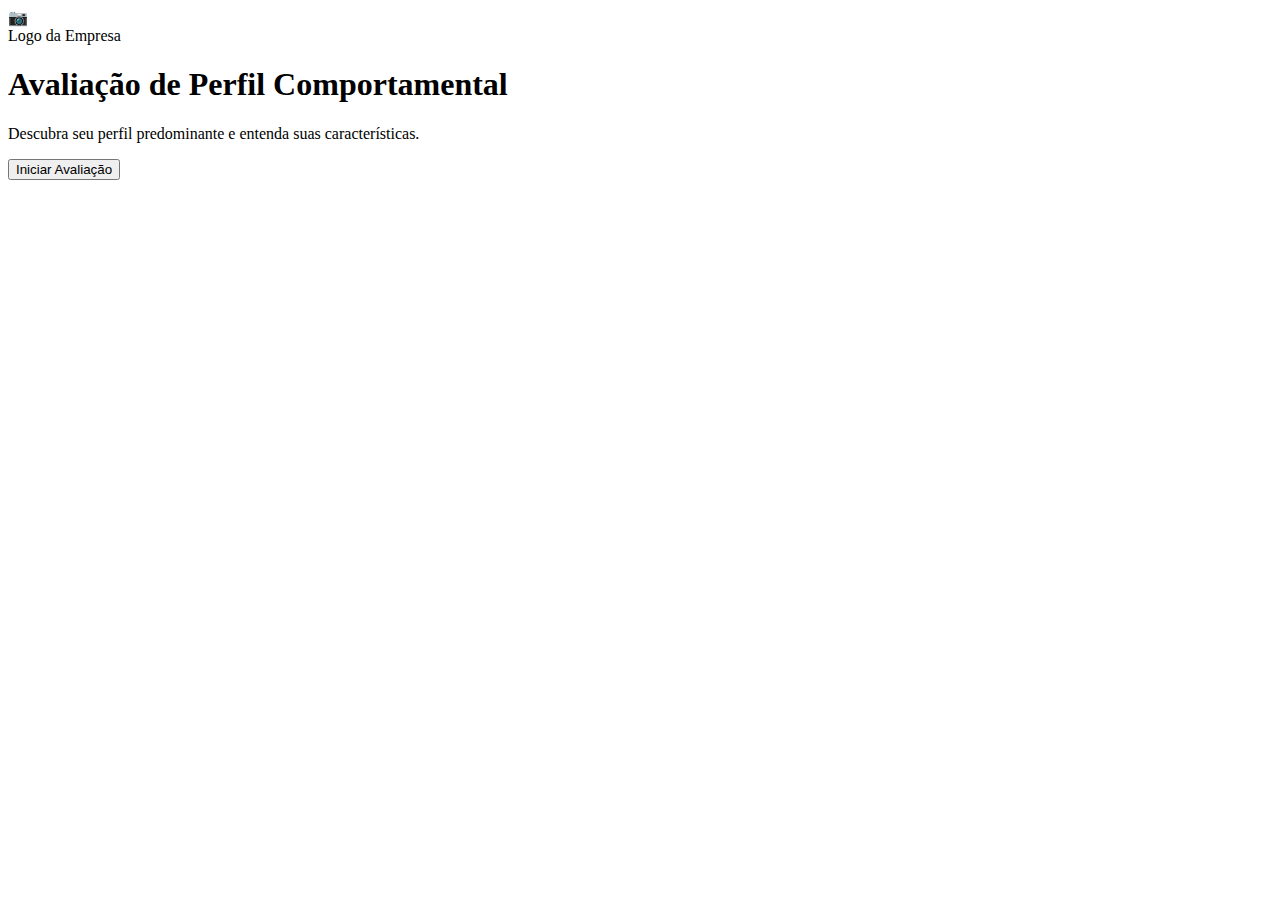
==== teste-perfil/index.html @ 29e6cc03 "Update index.html" ====
<!DOCTYPE html>
<html lang="pt-BR">
<head>
    <meta charset="UTF-8">
    <meta name="viewport" content="width=device-width, initial-scale=1.0">
    <title>Avaliação de Perfil Comportamental</title>
    <link rel="stylesheet" href="styles.css">
</head>
<body>
    <div class="container">
        <div class="logo-container">
            <div class="logo-placeholder">
                <div class="logo-icon">📷</div>
                <span>Logo da Empresa</span>
            </div>
        </div>
        <div class="presentation" id="presentation">
            <h1>Avaliação de Perfil Comportamental</h1>
            <p>Descubra seu perfil predominante e entenda suas características.</p>
            <button class="start-button" onclick="startAssessment()">Iniciar Avaliação</button>
        </div>
        <div class="assessment-form" id="assessment-form" style="display:none;">
            <h2>Avaliação por Ned Herman</h2>
            <form id="profile-form">
                <!-- Inserir aqui suas perguntas já estruturadas -->
                <div id="questions-container"></div>
                <div class="pagination-controls">
                    <button type="button" id="prev-button" onclick="prevPage()" disabled>Anterior</button>
                    <div class="pagination-info">Página <span id="current-page">1</span> de 5</div>
                    <button type="button" id="next-button" onclick="nextPage()">Continuar</button>
                </div>
            </form>
        </div>
        <div class="results" id="results" style="display:none;">
            <h2>Seu Perfil Comportamental</h2>
            <div class="dominant-profile" id="dominant-profile"></div>
            <button onclick="restartAssessment()">Refazer Avaliação</button>
            <button onclick="window.location.reload()">Voltar ao Início</button>
        </div>
    </div>
    <script src="script.js"></script>
</body>
</html>
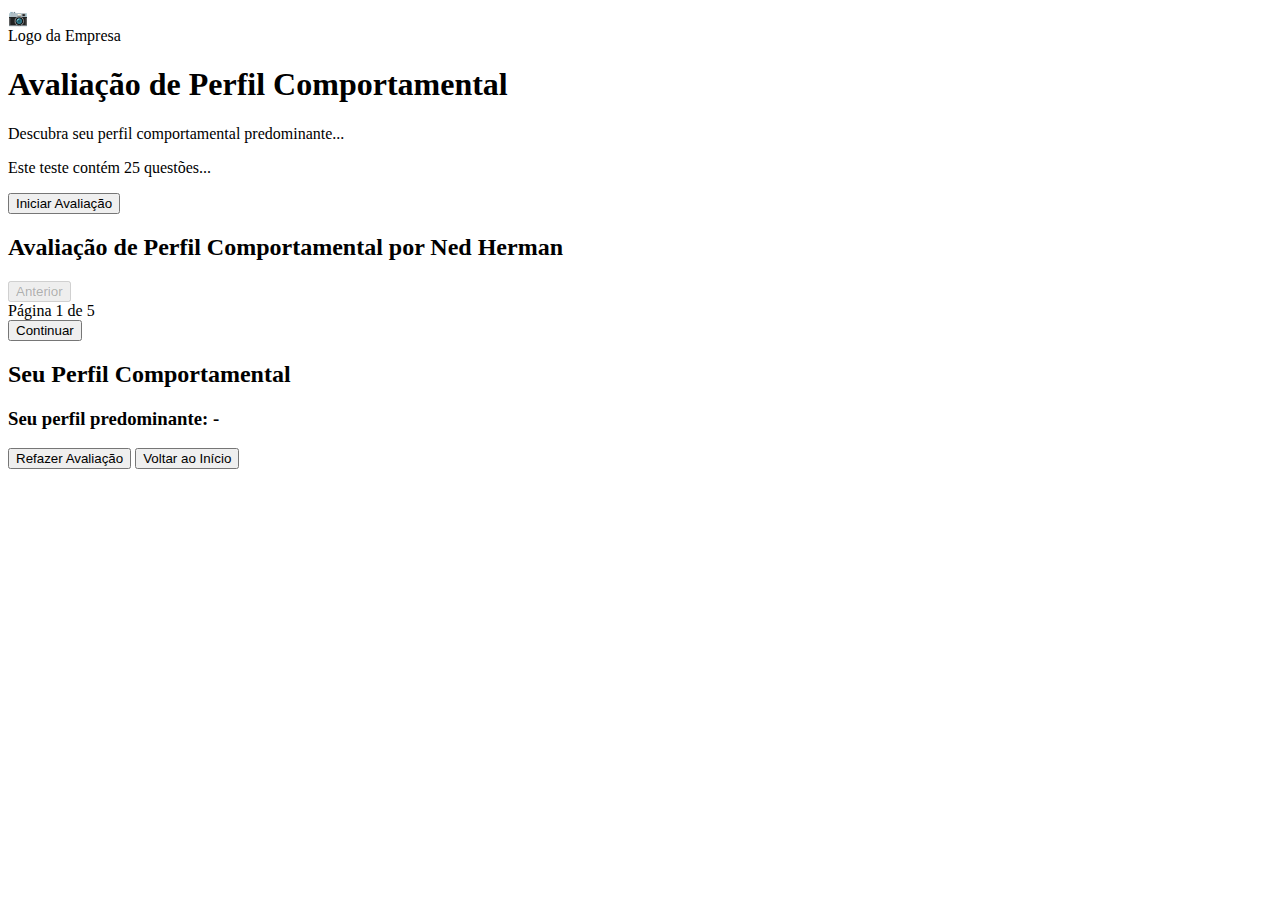
==== commit 1edbf494: "Update index.html" ====
--- a/teste-perfil/index.html
+++ b/teste-perfil/index.html
@@ -4,40 +4,142 @@
     <meta charset="UTF-8">
     <meta name="viewport" content="width=device-width, initial-scale=1.0">
     <title>Avaliação de Perfil Comportamental</title>
-    <link rel="stylesheet" href="styles.css">
+    <!-- CSS Externo recomendado -->
+    <!-- <link rel="stylesheet" href="styles.css"> -->
+    <style>
+        /* Estilos existentes permanecem inalterados */
+        /* Inclua todos os estilos originais aqui */
+    </style>
 </head>
 <body>
     <div class="container">
         <div class="logo-container">
             <div class="logo-placeholder">
-                <div class="logo-icon">📷</div>
+                <div class="logo-icon">&#128247;</div>
                 <span>Logo da Empresa</span>
             </div>
         </div>
+
+        <!-- Página de apresentação -->
         <div class="presentation" id="presentation">
             <h1>Avaliação de Perfil Comportamental</h1>
-            <p>Descubra seu perfil predominante e entenda suas características.</p>
+            <p>Descubra seu perfil comportamental predominante...</p>
+
+            <!-- Perfis (águia, gato, lobo, tubarão) -->
+            <div class="profiles-container">
+                <!-- Cards permanecem inalterados -->
+            </div>
+
+            <p>Este teste contém 25 questões...</p>
+
             <button class="start-button" onclick="startAssessment()">Iniciar Avaliação</button>
         </div>
-        <div class="assessment-form" id="assessment-form" style="display:none;">
-            <h2>Avaliação por Ned Herman</h2>
+
+        <!-- Formulário permanece o mesmo -->
+        <div class="assessment-form" id="assessment-form">
+            <h2>Avaliação de Perfil Comportamental por Ned Herman</h2>
             <form id="profile-form">
-                <!-- Inserir aqui suas perguntas já estruturadas -->
-                <div id="questions-container"></div>
+                <!-- Páginas das perguntas permanecem inalteradas -->
+                <!-- Lembre-se de manter a estrutura original aqui -->
+                
                 <div class="pagination-controls">
-                    <button type="button" id="prev-button" onclick="prevPage()" disabled>Anterior</button>
+                    <button type="button" class="pagination-button" id="prev-button" onclick="prevPage()" disabled>Anterior</button>
                     <div class="pagination-info">Página <span id="current-page">1</span> de 5</div>
-                    <button type="button" id="next-button" onclick="nextPage()">Continuar</button>
+                    <button type="button" class="pagination-button" id="next-button" onclick="nextPage()">Continuar</button>
                 </div>
             </form>
         </div>
-        <div class="results" id="results" style="display:none;">
+
+        <!-- Resultados permanecem os mesmos -->
+        <div class="results" id="results">
             <h2>Seu Perfil Comportamental</h2>
-            <div class="dominant-profile" id="dominant-profile"></div>
-            <button onclick="restartAssessment()">Refazer Avaliação</button>
-            <button onclick="window.location.reload()">Voltar ao Início</button>
+
+            <div class="chart-container">
+                <!-- Barras de resultado permanecem inalteradas -->
+            </div>
+
+            <div class="dominant-profile" id="dominant-profile">
+                <h3>Seu perfil predominante: <span id="dominant-name">-</span></h3>
+                <p id="dominant-description"></p>
+            </div>
+
+            <button class="restart-button" onclick="restartAssessment()">Refazer Avaliação</button>
+            <button class="restart-button" onclick="window.location.reload()">Voltar ao Início</button>
         </div>
     </div>
-    <script src="script.js"></script>
-</body>
-</html>
+
+    <script>
+        // Página atual
+        let currentPage = 1;
+        const totalPages = 5;
+
+        function startAssessment() {
+            document.getElementById('presentation').style.display = 'none';
+            document.getElementById('assessment-form').style.display = 'block';
+            window.scrollTo(0, 0);
+        }
+
+        function nextPage() {
+            const currentPageElement = document.getElementById(`page-${currentPage}`);
+            const questions = currentPageElement.querySelectorAll('.question');
+            let allAnswered = true;
+
+            questions.forEach((question, index) => {
+                const questionNumber = (currentPage - 1) * 5 + index + 1;
+                const answered = document.querySelector(`input[name="q${questionNumber}"]:checked`);
+
+                if (!answered) {
+                    allAnswered = false;
+                    question.style.border = '2px solid #e53e3e';
+                    question.style.padding = '10px';
+                    question.style.borderRadius = '8px';
+                } else {
+                    question.style.border = 'none';
+                    question.style.padding = '0';
+                }
+            });
+
+            if (!allAnswered) {
+                alert('Por favor, responda todas as questões antes de continuar.');
+                return;
+            }
+
+            if (currentPage === totalPages) {
+                calculateResults();
+                return;
+            }
+
+            document.getElementById(`page-${currentPage}`).classList.remove('active');
+            currentPage++;
+            document.getElementById(`page-${currentPage}`).classList.add('active');
+            document.getElementById('current-page').textContent = currentPage;
+            document.getElementById('prev-button').disabled = false;
+
+            if (currentPage === totalPages) {
+                document.getElementById('next-button').textContent = 'Ver Resultados';
+            }
+            window.scrollTo(0, 0);
+        }
+
+        function prevPage() {
+            document.getElementById(`page-${currentPage}`).classList.remove('active');
+            currentPage--;
+            document.getElementById(`page-${currentPage}`).classList.add('active');
+            document.getElementById('current-page').textContent = currentPage;
+            document.getElementById('prev-button').disabled = (currentPage === 1);
+            document.getElementById('next-button').textContent = 'Continuar';
+            window.scrollTo(0, 0);
+        }
+
+        function calculateResults() {
+            let counts = { I:0, C:0, O:0, A:0 };
+
+            for (let i = 1; i <= 25; i++) {
+                const selected = document.querySelector(`input[name="q${i}"]:checked`);
+                if (selected) counts[selected.value]++;
+            }
+
+            const total = counts.I + counts.C + counts.O + counts.A;
+
+            if (total === 0) {
+                alert('Erro inesperado, por favor refa
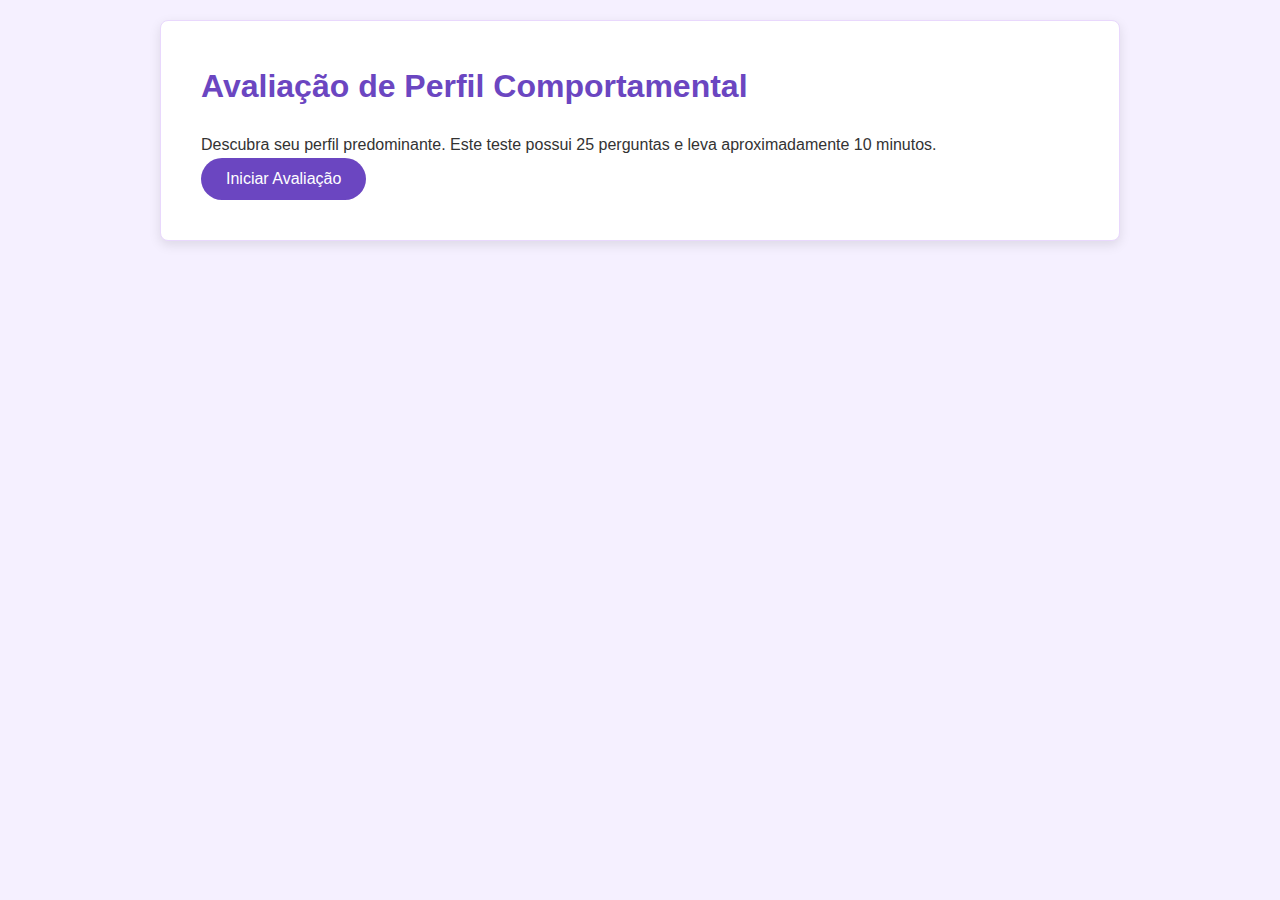
==== commit 347fc532: "Update index.html" ====
--- a/teste-perfil/index.html
+++ b/teste-perfil/index.html
@@ -4,142 +4,172 @@
     <meta charset="UTF-8">
     <meta name="viewport" content="width=device-width, initial-scale=1.0">
     <title>Avaliação de Perfil Comportamental</title>
-    <!-- CSS Externo recomendado -->
-    <!-- <link rel="stylesheet" href="styles.css"> -->
     <style>
-        /* Estilos existentes permanecem inalterados */
-        /* Inclua todos os estilos originais aqui */
+        * {
+            margin: 0;
+            padding: 0;
+            box-sizing: border-box;
+            font-family: 'Segoe UI', Tahoma, Geneva, Verdana, sans-serif;
+        }
+
+        body {
+            background-color: #f5f0ff;
+            color: #333;
+            line-height: 1.6;
+        }
+
+        .container {
+            max-width: 1000px;
+            margin: 0 auto;
+            padding: 20px;
+        }
+
+        .presentation, .assessment-form {
+            background-color: white;
+            border-radius: 8px;
+            box-shadow: 0 4px 12px rgba(0, 0, 0, 0.1);
+            padding: 40px;
+            margin-bottom: 30px;
+            border: 1px solid #e9d8fd;
+        }
+
+        h1, h2, h3 {
+            color: #6b46c1;
+            margin-bottom: 20px;
+        }
+
+        .question {
+            margin-bottom: 30px;
+            border-bottom: 1px solid #e9d8fd;
+            padding-bottom: 20px;
+        }
+
+        .options {
+            display: grid;
+            grid-template-columns: 1fr 1fr;
+            gap: 10px;
+        }
+
+        .option-container {
+            position: relative;
+        }
+
+        .option-container input[type="radio"] {
+            position: absolute;
+            opacity: 0;
+        }
+
+        .option {
+            display: flex;
+            align-items: center;
+            padding: 10px;
+            border: 1px solid #e9d8fd;
+            border-radius: 6px;
+            cursor: pointer;
+        }
+
+        .option-container input[type="radio"]:checked + .option {
+            background-color: #f0e6ff;
+            border-color: #9061f9;
+        }
+
+        .pagination-controls {
+            display: flex;
+            justify-content: space-between;
+            margin-top: 30px;
+        }
+
+        button {
+            background-color: #6b46c1;
+            color: white;
+            border: none;
+            padding: 12px 25px;
+            font-size: 16px;
+            border-radius: 50px;
+            cursor: pointer;
+        }
+
+        button:disabled {
+            background-color: #ccc;
+            cursor: not-allowed;
+        }
     </style>
 </head>
 <body>
     <div class="container">
-        <div class="logo-container">
-            <div class="logo-placeholder">
-                <div class="logo-icon">&#128247;</div>
-                <span>Logo da Empresa</span>
-            </div>
+        <div class="presentation" id="presentation">
+            <h1>Avaliação de Perfil Comportamental</h1>
+            <p>Descubra seu perfil predominante. Este teste possui 25 perguntas e leva aproximadamente 10 minutos.</p>
+            <button onclick="startAssessment()">Iniciar Avaliação</button>
         </div>
 
-        <!-- Página de apresentação -->
-        <div class="presentation" id="presentation">
-            <h1>Avaliação de Perfil Comportamental</h1>
-            <p>Descubra seu perfil comportamental predominante...</p>
-
-            <!-- Perfis (águia, gato, lobo, tubarão) -->
-            <div class="profiles-container">
-                <!-- Cards permanecem inalterados -->
-            </div>
-
-            <p>Este teste contém 25 questões...</p>
-
-            <button class="start-button" onclick="startAssessment()">Iniciar Avaliação</button>
-        </div>
-
-        <!-- Formulário permanece o mesmo -->
-        <div class="assessment-form" id="assessment-form">
-            <h2>Avaliação de Perfil Comportamental por Ned Herman</h2>
-            <form id="profile-form">
-                <!-- Páginas das perguntas permanecem inalteradas -->
-                <!-- Lembre-se de manter a estrutura original aqui -->
+        <div class="assessment-form" id="assessment-form" style="display:none;">
+            <h2>Avaliação por Ned Herman</h2>
+            <form id="form">
+                <!-- Coloque aqui todas as 25 perguntas exatamente como estavam no código original -->
+                <!-- Por razões de espaço, estão omitidas aqui, mas devem ser copiadas integralmente do original -->
                 
                 <div class="pagination-controls">
-                    <button type="button" class="pagination-button" id="prev-button" onclick="prevPage()" disabled>Anterior</button>
-                    <div class="pagination-info">Página <span id="current-page">1</span> de 5</div>
-                    <button type="button" class="pagination-button" id="next-button" onclick="nextPage()">Continuar</button>
+                    <button type="button" onclick="prevPage()" id="prev-btn" disabled>Anterior</button>
+                    <button type="button" onclick="nextPage()" id="next-btn">Continuar</button>
                 </div>
             </form>
-        </div>
-
-        <!-- Resultados permanecem os mesmos -->
-        <div class="results" id="results">
-            <h2>Seu Perfil Comportamental</h2>
-
-            <div class="chart-container">
-                <!-- Barras de resultado permanecem inalteradas -->
-            </div>
-
-            <div class="dominant-profile" id="dominant-profile">
-                <h3>Seu perfil predominante: <span id="dominant-name">-</span></h3>
-                <p id="dominant-description"></p>
-            </div>
-
-            <button class="restart-button" onclick="restartAssessment()">Refazer Avaliação</button>
-            <button class="restart-button" onclick="window.location.reload()">Voltar ao Início</button>
         </div>
     </div>
 
     <script>
-        // Página atual
         let currentPage = 1;
         const totalPages = 5;
 
         function startAssessment() {
             document.getElementById('presentation').style.display = 'none';
             document.getElementById('assessment-form').style.display = 'block';
-            window.scrollTo(0, 0);
         }
 
         function nextPage() {
-            const currentPageElement = document.getElementById(`page-${currentPage}`);
-            const questions = currentPageElement.querySelectorAll('.question');
-            let allAnswered = true;
-
-            questions.forEach((question, index) => {
-                const questionNumber = (currentPage - 1) * 5 + index + 1;
-                const answered = document.querySelector(`input[name="q${questionNumber}"]:checked`);
-
-                if (!answered) {
-                    allAnswered = false;
-                    question.style.border = '2px solid #e53e3e';
-                    question.style.padding = '10px';
-                    question.style.borderRadius = '8px';
-                } else {
-                    question.style.border = 'none';
-                    question.style.padding = '0';
-                }
-            });
-
-            if (!allAnswered) {
-                alert('Por favor, responda todas as questões antes de continuar.');
-                return;
-            }
-
+            if (!validatePage()) return;
             if (currentPage === totalPages) {
                 calculateResults();
                 return;
             }
-
-            document.getElementById(`page-${currentPage}`).classList.remove('active');
+            document.getElementById(`page-${currentPage}`).style.display = 'none';
             currentPage++;
-            document.getElementById(`page-${currentPage}`).classList.add('active');
-            document.getElementById('current-page').textContent = currentPage;
-            document.getElementById('prev-button').disabled = false;
-
-            if (currentPage === totalPages) {
-                document.getElementById('next-button').textContent = 'Ver Resultados';
-            }
-            window.scrollTo(0, 0);
+            document.getElementById(`page-${currentPage}`).style.display = 'block';
+            updateButtons();
         }
 
         function prevPage() {
-            document.getElementById(`page-${currentPage}`).classList.remove('active');
+            document.getElementById(`page-${currentPage}`).style.display = 'none';
             currentPage--;
-            document.getElementById(`page-${currentPage}`).classList.add('active');
-            document.getElementById('current-page').textContent = currentPage;
-            document.getElementById('prev-button').disabled = (currentPage === 1);
-            document.getElementById('next-button').textContent = 'Continuar';
-            window.scrollTo(0, 0);
+            document.getElementById(`page-${currentPage}`).style.display = 'block';
+            updateButtons();
+        }
+
+        function updateButtons() {
+            document.getElementById('prev-btn').disabled = currentPage === 1;
+            document.getElementById('next-btn').textContent = currentPage === totalPages ? 'Ver Resultados' : 'Continuar';
+        }
+
+        function validatePage() {
+            const questions = document.querySelectorAll(`#page-${currentPage} .question`);
+            for (let q of questions) {
+                if (!q.querySelector('input:checked')) {
+                    alert('Responda todas as perguntas antes de continuar.');
+                    return false;
+                }
+            }
+            return true;
         }
 
         function calculateResults() {
-            let counts = { I:0, C:0, O:0, A:0 };
-
+            let counts = { I: 0, C: 0, O: 0, A: 0 };
             for (let i = 1; i <= 25; i++) {
-                const selected = document.querySelector(`input[name="q${i}"]:checked`);
-                if (selected) counts[selected.value]++;
+                const selected = document.querySelector(`input[name="q${i}"]:checked`).value;
+                counts[selected]++;
             }
-
-            const total = counts.I + counts.C + counts.O + counts.A;
-
-            if (total === 0) {
-                alert('Erro inesperado, por favor refa
+            localStorage.setItem('resultadosPerfil', JSON.stringify(counts));
+            window.location.href = 'resultado.html';
+        }
+    </script>
+</body>
+</html>
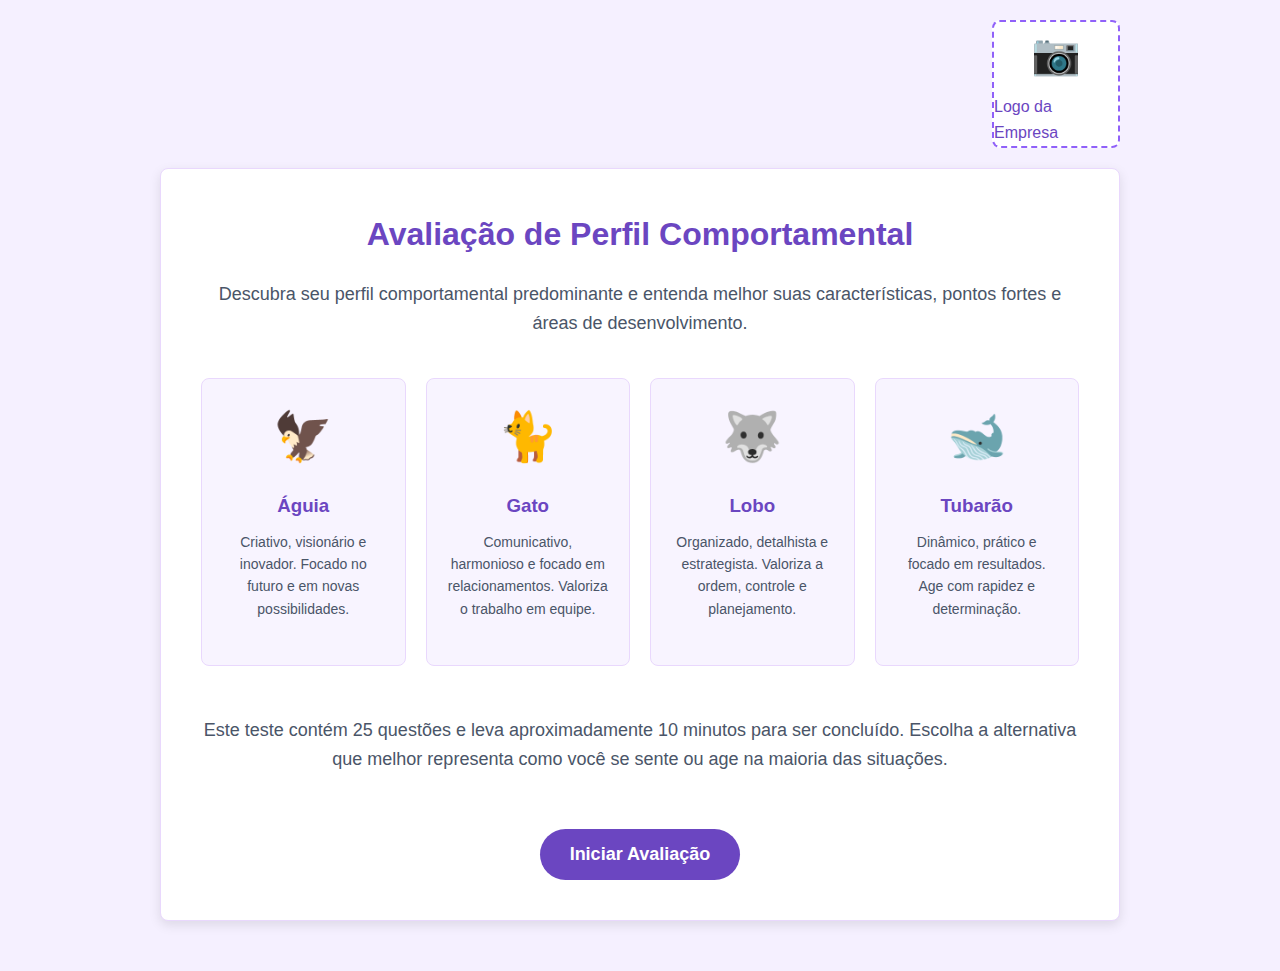
==== commit a5789990: "Update index.html" ====
--- a/teste-perfil/index.html
+++ b/teste-perfil/index.html
@@ -24,7 +24,122 @@
             padding: 20px;
         }
 
-        .presentation, .assessment-form {
+        /* Logo area */
+        .logo-container {
+            display: flex;
+            justify-content: flex-end;
+            margin-bottom: 20px;
+        }
+
+        .logo-placeholder {
+            width: 128px;
+            height: 128px;
+            border: 2px dashed #9061f9;
+            border-radius: 8px;
+            display: flex;
+            flex-direction: column;
+            align-items: center;
+            justify-content: center;
+            background-color: white;
+            color: #6b46c1;
+        }
+
+        .logo-icon {
+            font-size: 40px;
+            margin-bottom: 8px;
+        }
+
+        /* Presentation page */
+        .presentation {
+            background-color: white;
+            border-radius: 8px;
+            box-shadow: 0 4px 12px rgba(0, 0, 0, 0.1);
+            padding: 40px;
+            margin-bottom: 30px;
+            text-align: center;
+            border: 1px solid #e9d8fd;
+        }
+
+        .presentation h1 {
+            color: #6b46c1;
+            font-size: 32px;
+            margin-bottom: 20px;
+        }
+
+        .presentation p {
+            font-size: 18px;
+            margin-bottom: 25px;
+            color: #4a5568;
+        }
+
+        .profiles-container {
+            display: flex;
+            justify-content: center;
+            gap: 20px;
+            margin: 40px 0;
+            flex-wrap: nowrap;
+            overflow-x: auto;
+            padding-bottom: 10px;
+        }
+
+        @media (max-width: 768px) {
+            .profiles-container {
+                flex-wrap: wrap;
+            }
+        }
+
+        .profile-card {
+            background-color: #f8f4ff;
+            border-radius: 8px;
+            padding: 20px;
+            min-width: 200px;
+            flex: 1;
+            text-align: center;
+            border: 1px solid #e9d8fd;
+            transition: transform 0.3s, box-shadow 0.3s;
+        }
+
+        .profile-card:hover {
+            transform: translateY(-5px);
+            box-shadow: 0 10px 20px rgba(107, 70, 193, 0.2);
+        }
+
+        .profile-icon {
+            font-size: 48px;
+            margin-bottom: 15px;
+            color: #6b46c1;
+        }
+
+        .profile-card h3 {
+            color: #6b46c1;
+            margin-bottom: 10px;
+        }
+
+        .profile-card p {
+            font-size: 14px;
+            color: #4a5568;
+        }
+
+        .start-button {
+            background-color: #6b46c1;
+            color: white;
+            border: none;
+            padding: 15px 30px;
+            font-size: 18px;
+            border-radius: 50px;
+            cursor: pointer;
+            transition: background-color 0.3s;
+            margin-top: 30px;
+            font-weight: 600;
+        }
+
+        .start-button:hover {
+            background-color: #553c9a;
+        }
+
+        /* Form styles (hidden initially) */
+        .assessment-form {
+            display: none;
             background-color: white;
             border-radius: 8px;
             box-shadow: 0 4px 12px rgba(0, 0, 0, 0.1);
@@ -33,9 +148,11 @@
             border: 1px solid #e9d8fd;
         }
 
-        h1, h2, h3 {
+        .assessment-form h2 {
             color: #6b46c1;
-            margin-bottom: 20px;
+            font-size: 24px;
+            margin-bottom: 30px;
+            text-align: center;
         }
 
         .question {
@@ -44,42 +161,182 @@
             padding-bottom: 20px;
         }
 
+        .question h3 {
+            margin-bottom: 15px;
+            color: #553c9a;
+        }
+
         .options {
             display: grid;
-            grid-template-columns: 1fr 1fr;
+            grid-template-columns: 1fr;
             gap: 10px;
         }
 
-        .option-container {
-            position: relative;
-        }
-
-        .option-container input[type="radio"] {
-            position: absolute;
-            opacity: 0;
+        @media (min-width: 768px) {
+            .options {
+                grid-template-columns: 1fr 1fr;
+            }
         }
 
         .option {
             display: flex;
-            align-items: center;
+            align-items: flex-start;
             padding: 10px;
             border: 1px solid #e9d8fd;
             border-radius: 6px;
             cursor: pointer;
+            transition: background-color 0.2s;
+        }
+
+        .option:hover {
+            background-color: #f8f4ff;
+        }
+
+        .option input {
+            margin-right: 10px;
+            margin-top: 3px;
+        }
+
+        .option label {
+            flex: 1;
+            cursor: pointer;
+            padding: 5px 0;
+            width: 100%;
+        }
+
+        /* Make the entire option clickable */
+        .option-container {
+            position: relative;
+        }
+
+        .option-container input[type="radio"] {
+            position: absolute;
+            opacity: 0;
+            width: 0;
+            height: 0;
         }
 
         .option-container input[type="radio"]:checked + .option {
             background-color: #f0e6ff;
             border-color: #9061f9;
+        }
+
+        .submit-button {
+            background-color: #6b46c1;
+            color: white;
+            border: none;
+            padding: 15px 30px;
+            font-size: 18px;
+            border-radius: 50px;
+            cursor: pointer;
+            transition: background-color 0.3s;
+            margin-top: 30px;
+            font-weight: 600;
+            display: block;
+            margin: 0 auto;
+        }
+
+        .submit-button:hover {
+            background-color: #553c9a;
+        }
+
+        /* Results styles (hidden initially) */
+        .results {
+            display: none;
+            background-color: white;
+            border-radius: 8px;
+            box-shadow: 0 4px 12px rgba(0, 0, 0, 0.1);
+            padding: 40px;
+            margin-bottom: 30px;
+            border: 1px solid #e9d8fd;
+            text-align: center;
+        }
+
+        .results h2 {
+            color: #6b46c1;
+            font-size: 28px;
+            margin-bottom: 30px;
+        }
+
+        .chart-container {
+            display: flex;
+            justify-content: space-around;
+            margin: 40px 0;
+            flex-wrap: wrap;
+        }
+
+        .chart-bar {
+            width: 100px;
+            display: flex;
+            flex-direction: column;
+            align-items: center;
+            margin-bottom: 20px;
+        }
+
+        .bar {
+            width: 60px;
+            background-color: #6b46c1;
+            margin-bottom: 10px;
+            border-radius: 4px 4px 0 0;
+        }
+
+        .bar-label {
+            font-weight: bold;
+            color: #553c9a;
+        }
+
+        .bar-value {
+            font-size: 14px;
+            color: #4a5568;
+        }
+
+        .dominant-profile {
+            margin-top: 40px;
+            padding: 20px;
+            background-color: #f8f4ff;
+            border-radius: 8px;
+            border: 1px solid #e9d8fd;
+        }
+
+        .dominant-profile h3 {
+            color: #6b46c1;
+            margin-bottom: 15px;
+        }
+
+        .restart-button {
+            background-color: #6b46c1;
+            color: white;
+            border: none;
+            padding: 15px 30px;
+            font-size: 18px;
+            border-radius: 50px;
+            cursor: pointer;
+            transition: background-color 0.3s;
+            margin-top: 30px;
+            font-weight: 600;
+        }
+
+        .restart-button:hover {
+            background-color: #553c9a;
+        }
+
+        /* Pagination */
+        .page {
+            display: none;
+        }
+
+        .page.active {
+            display: block;
         }
 
         .pagination-controls {
             display: flex;
             justify-content: space-between;
             margin-top: 30px;
-        }
-
-        button {
+            align-items: center;
+        }
+
+        .pagination-button {
             background-color: #6b46c1;
             color: white;
             border: none;
@@ -87,88 +344,1089 @@
             font-size: 16px;
             border-radius: 50px;
             cursor: pointer;
-        }
-
-        button:disabled {
+            transition: background-color 0.3s;
+            font-weight: 600;
+        }
+
+        .pagination-button:hover {
+            background-color: #553c9a;
+        }
+
+        .pagination-button:disabled {
             background-color: #ccc;
             cursor: not-allowed;
+        }
+
+        .pagination-info {
+            display: flex;
+            align-items: center;
+            color: #6b46c1;
+            font-weight: 500;
+        }
+
+        .pagination-info span {
+            margin: 0 5px;
         }
     </style>
 </head>
 <body>
     <div class="container">
+        <!-- Logo Area -->
+        <div class="logo-container">
+            <div class="logo-placeholder">
+                <div class="logo-icon">&#128247;</div>
+                <span>Logo da Empresa</span>
+            </div>
+        </div>
+
+        <!-- Presentation Page -->
         <div class="presentation" id="presentation">
             <h1>Avaliação de Perfil Comportamental</h1>
-            <p>Descubra seu perfil predominante. Este teste possui 25 perguntas e leva aproximadamente 10 minutos.</p>
-            <button onclick="startAssessment()">Iniciar Avaliação</button>
+            <p>Descubra seu perfil comportamental predominante e entenda melhor suas características, pontos fortes e áreas de desenvolvimento.</p>
+            
+            <div class="profiles-container">
+                <div class="profile-card">
+                    <div class="profile-icon">&#129413;</div>
+                    <h3>Águia</h3>
+                    <p>Criativo, visionário e inovador. Focado no futuro e em novas possibilidades.</p>
+                </div>
+                
+                <div class="profile-card">
+                    <div class="profile-icon">&#128008;</div>
+                    <h3>Gato</h3>
+                    <p>Comunicativo, harmonioso e focado em relacionamentos. Valoriza o trabalho em equipe.</p>
+                </div>
+                
+                <div class="profile-card">
+                    <div class="profile-icon">&#128058;</div>
+                    <h3>Lobo</h3>
+                    <p>Organizado, detalhista e estrategista. Valoriza a ordem, controle e planejamento.</p>
+                </div>
+                
+                <div class="profile-card">
+                    <div class="profile-icon">&#128011;</div>
+                    <h3>Tubarão</h3>
+                    <p>Dinâmico, prático e focado em resultados. Age com rapidez e determinação.</p>
+                </div>
+            </div>
+            
+            <p>Este teste contém 25 questões e leva aproximadamente 10 minutos para ser concluído. Escolha a alternativa que melhor representa como você se sente ou age na maioria das situações.</p>
+            
+            <button class="start-button" onclick="startAssessment()">Iniciar Avaliação</button>
         </div>
 
-        <div class="assessment-form" id="assessment-form" style="display:none;">
-            <h2>Avaliação por Ned Herman</h2>
-            <form id="form">
-                <!-- Coloque aqui todas as 25 perguntas exatamente como estavam no código original -->
-                <!-- Por razões de espaço, estão omitidas aqui, mas devem ser copiadas integralmente do original -->
-                
+        <!-- Assessment Form -->
+        <div class="assessment-form" id="assessment-form">
+            <h2>Avaliação de Perfil Comportamental por Ned Herman</h2>
+            <form id="profile-form">
+                <!-- Page 1 (Questions 1-5) -->
+                <div class="page active" id="page-1">
+                    <!-- Question 1 -->
+                    <div class="question">
+                        <h3>1. Eu sou...</h3>
+                        <div class="options">
+                            <div class="option-container">
+                                <input type="radio" id="q1-i" name="q1" value="I">
+                                <label class="option" for="q1-i">
+                                    <span>Idealista, criativo e visionário</span>
+                                </label>
+                            </div>
+                            <div class="option-container">
+                                <input type="radio" id="q1-c" name="q1" value="C">
+                                <label class="option" for="q1-c">
+                                    <span>Divertido, espiritual e benéfico</span>
+                                </label>
+                            </div>
+                            <div class="option-container">
+                                <input type="radio" id="q1-o" name="q1" value="O">
+                                <label class="option" for="q1-o">
+                                    <span>Confiável, meticuloso e previsível</span>
+                                </label>
+                            </div>
+                            <div class="option-container">
+                                <input type="radio" id="q1-a" name="q1" value="A">
+                                <label class="option" for="q1-a">
+                                    <span>Focado, determinado e persistente</span>
+                                </label>
+                            </div>
+                        </div>
+                    </div>
+
+                    <!-- Question 2 -->
+                    <div class="question">
+                        <h3>2. Eu gosto de...</h3>
+                        <div class="options">
+                            <div class="option-container">
+                                <input type="radio" id="q2-a" name="q2" value="A">
+                                <label class="option" for="q2-a">
+                                    <span>Ser piloto</span>
+                                </label>
+                            </div>
+                            <div class="option-container">
+                                <input type="radio" id="q2-c" name="q2" value="C">
+                                <label class="option" for="q2-c">
+                                    <span>Conversar com os passageiros</span>
+                                </label>
+                            </div>
+                            <div class="option-container">
+                                <input type="radio" id="q2-o" name="q2" value="O">
+                                <label class="option" for="q2-o">
+                                    <span>Planejar a viagem</span>
+                                </label>
+                            </div>
+                            <div class="option-container">
+                                <input type="radio" id="q2-i" name="q2" value="I">
+                                <label class="option" for="q2-i">
+                                    <span>Explorar novas rotas</span>
+                                </label>
+                            </div>
+                        </div>
+                    </div>
+
+                    <!-- Question 3 -->
+                    <div class="question">
+                        <h3>3. Se você quiser se dar bem comigo...</h3>
+                        <div class="options">
+                            <div class="option-container">
+                                <input type="radio" id="q3-i" name="q3" value="I">
+                                <label class="option" for="q3-i">
+                                    <span>Me dê liberdade</span>
+                                </label>
+                            </div>
+                            <div class="option-container">
+                                <input type="radio" id="q3-o" name="q3" value="O">
+                                <label class="option" for="q3-o">
+                                    <span>Me deixe saber sua expectativa</span>
+                                </label>
+                            </div>
+                            <div class="option-container">
+                                <input type="radio" id="q3-a" name="q3" value="A">
+                                <label class="option" for="q3-a">
+                                    <span>Lidere, siga ou saia do caminho</span>
+                                </label>
+                            </div>
+                            <div class="option-container">
+                                <input type="radio" id="q3-c" name="q3" value="C">
+                                <label class="option" for="q3-c">
+                                    <span>Seja amigável, carinhoso e compreensivo</span>
+                                </label>
+                            </div>
+                        </div>
+                    </div>
+
+                    <!-- Question 4 -->
+                    <div class="question">
+                        <h3>4. Para conseguir obter bons resultados é preciso...</h3>
+                        <div class="options">
+                            <div class="option-container">
+                                <input type="radio" id="q4-i" name="q4" value="I">
+                                <label class="option" for="q4-i">
+                                    <span>Ter incertezas</span>
+                                </label>
+                            </div>
+                            <div class="option-container">
+                                <input type="radio" id="q4-o" name="q4" value="O">
+                                <label class="option" for="q4-o">
+                                    <span>Controlar o essencial</span>
+                                </label>
+                            </div>
+                            <div class="option-container">
+                                <input type="radio" id="q4-c" name="q4" value="C">
+                                <label class="option" for="q4-c">
+                                    <span>Diversão e celebração</span>
+                                </label>
+                            </div>
+                            <div class="option-container">
+                                <input type="radio" id="q4-a" name="q4" value="A">
+                                <label class="option" for="q4-a">
+                                    <span>Planejar e obter recursos</span>
+                                </label>
+                            </div>
+                        </div>
+                    </div>
+
+                    <!-- Question 5 -->
+                    <div class="question">
+                        <h3>5. Eu me divirto quando...</h3>
+                        <div class="options">
+                            <div class="option-container">
+                                <input type="radio" id="q5-a" name="q5" value="A">
+                                <label class="option" for="q5-a">
+                                    <span>Estou me exercitando</span>
+                                </label>
+                            </div>
+                            <div class="option-container">
+                                <input type="radio" id="q5-i" name="q5" value="I">
+                                <label class="option" for="q5-i">
+                                    <span>Tenho novidades</span>
+                                </label>
+                            </div>
+                            <div class="option-container">
+                                <input type="radio" id="q5-c" name="q5" value="C">
+                                <label class="option" for="q5-c">
+                                    <span>Estou com os outros</span>
+                                </label>
+                            </div>
+                            <div class="option-container">
+                                <input type="radio" id="q5-o" name="q5" value="O">
+                                <label class="option" for="q5-o">
+                                    <span>Determino as regras</span>
+                                </label>
+                            </div>
+                        </div>
+                    </div>
+                </div>
+
+                <!-- Page 2 (Questions 6-10) -->
+                <div class="page" id="page-2">
+                    <!-- Question 6 -->
+                    <div class="question">
+                        <h3>6. Eu penso que...</h3>
+                        <div class="options">
+                            <div class="option-container">
+                                <input type="radio" id="q6-c" name="q6" value="C">
+                                <label class="option" for="q6-c">
+                                    <span>Unidos venceremos, divididos perderemos</span>
+                                </label>
+                            </div>
+                            <div class="option-container">
+                                <input type="radio" id="q6-a" name="q6" value="A">
+                                <label class="option" for="q6-a">
+                                    <span>O ataque é melhor que a defesa</span>
+                                </label>
+                            </div>
+                            <div class="option-container">
+                                <input type="radio" id="q6-i" name="q6" value="I">
+                                <label class="option" for="q6-i">
+                                    <span>É bom ser manso, mas andar com um porrete</span>
+                                </label>
+                            </div>
+                            <div class="option-container">
+                                <input type="radio" id="q6-o" name="q6" value="O">
+                                <label class="option" for="q6-o">
+                                    <span>Um homem prevenido vale por dois</span>
+                                </label>
+                            </div>
+                        </div>
+                    </div>
+
+                    <!-- Question 7 -->
+                    <div class="question">
+                        <h3>7. Minha preocupação é...</h3>
+                        <div class="options">
+                            <div class="option-container">
+                                <input type="radio" id="q7-i" name="q7" value="I">
+                                <label class="option" for="q7-i">
+                                    <span>Gerar a ideia global</span>
+                                </label>
+                            </div>
+                            <div class="option-container">
+                                <input type="radio" id="q7-c" name="q7" value="C">
+                                <label class="option" for="q7-c">
+                                    <span>Fazer com que as pessoas gostem</span>
+                                </label>
+                            </div>
+                            <div class="option-container">
+                                <input type="radio" id="q7-o" name="q7" value="O">
+                                <label class="option" for="q7-o">
+                                    <span>Fazer com que funcione</span>
+                                </label>
+                            </div>
+                            <div class="option-container">
+                                <input type="radio" id="q7-a" name="q7" value="A">
+                                <label class="option" for="q7-a">
+                                    <span>Fazer com que aconteça</span>
+                                </label>
+                            </div>
+                        </div>
+                    </div>
+
+                    <!-- Question 8 -->
+                    <div class="question">
+                        <h3>8. Eu prefiro...</h3>
+                        <div class="options">
+                            <div class="option-container">
+                                <input type="radio" id="q8-i" name="q8" value="I">
+                                <label class="option" for="q8-i">
+                                    <span>Perguntas a respostas</span>
+                                </label>
+                            </div>
+                            <div class="option-container">
+                                <input type="radio" id="q8-o" name="q8" value="O">
+                                <label class="option" for="q8-o">
+                                    <span>Ter todos os detalhes</span>
+                                </label>
+                            </div>
+                            <div class="option-container">
+                                <input type="radio" id="q8-a" name="q8" value="A">
+                                <label class="option" for="q8-a">
+                                    <span>Vantagens a meu favor</span>
+                                </label>
+                            </div>
+                            <div class="option-container">
+                                <input type="radio" id="q8-c" name="q8" value="C">
+                                <label class="option" for="q8-c">
+                                    <span>Que todos tenham a chance de serem ouvidos</span>
+                                </label>
+                            </div>
+                        </div>
+                    </div>
+
+                    <!-- Question 9 -->
+                    <div class="question">
+                        <h3>9. Eu gosto de...</h3>
+                        <div class="options">
+                            <div class="option-container">
+                                <input type="radio" id="q9-a" name="q9" value="A">
+                                <label class="option" for="q9-a">
+                                    <span>Fazer progresso</span>
+                                </label>
+                            </div>
+                            <div class="option-container">
+                                <input type="radio" id="q9-i" name="q9" value="I">
+                                <label class="option" for="q9-i">
+                                    <span>Construir memórias</span>
+                                </label>
+                            </div>
+                            <div class="option-container">
+                                <input type="radio" id="q9-o" name="q9" value="O">
+                                <label class="option" for="q9-o">
+                                    <span>Fazer sentido</span>
+                                </label>
+                            </div>
+                            <div class="option-container">
+                                <input type="radio" id="q9-c" name="q9" value="C">
+                                <label class="option" for="q9-c">
+                                    <span>Tornar as pessoas confortáveis</span>
+                                </label>
+                            </div>
+                        </div>
+                    </div>
+
+                    <!-- Question 10 -->
+                    <div class="question">
+                        <h3>10. Eu gosto de chegar...</h3>
+                        <div class="options">
+                            <div class="option-container">
+                                <input type="radio" id="q10-a" name="q10" value="A">
+                                <label class="option" for="q10-a">
+                                    <span>Na frente</span>
+                                </label>
+                            </div>
+                            <div class="option-container">
+                                <input type="radio" id="q10-c" name="q10" value="C">
+                                <label class="option" for="q10-c">
+                                    <span>Junto</span>
+                                </label>
+                            </div>
+                            <div class="option-container">
+                                <input type="radio" id="q10-o" name="q10" value="O">
+                                <label class="option" for="q10-o">
+                                    <span>Na hora</span>
+                                </label>
+                            </div>
+                            <div class="option-container">
+                                <input type="radio" id="q10-i" name="q10" value="I">
+                                <label class="option" for="q10-i">
+                                    <span>Em outro lugar</span>
+                                </label>
+                            </div>
+                        </div>
+                    </div>
+                </div>
+
+                <!-- Page 3 (Questions 11-15) -->
+                <div class="page" id="page-3">
+                    <!-- Question 11 -->
+                    <div class="question">
+                        <h3>11. Um ótimo dia para mim é quando...</h3>
+                        <div class="options">
+                            <div class="option-container">
+                                <input type="radio" id="q11-a" name="q11" value="A">
+                                <label class="option" for="q11-a">
+                                    <span>Consigo fazer muitas coisas</span>
+                                </label>
+                            </div>
+                            <div class="option-container">
+                                <input type="radio" id="q11-c" name="q11" value="C">
+                                <label class="option" for="q11-c">
+                                    <span>Me divirto com meus amigos</span>
+                                </label>
+                            </div>
+                            <div class="option-container">
+                                <input type="radio" id="q11-o" name="q11" value="O">
+                                <label class="option" for="q11-o">
+                                    <span>Tudo segue conforme planejado</span>
+                                </label>
+                            </div>
+                            <div class="option-container">
+                                <input type="radio" id="q11-i" name="q11" value="I">
+                                <label class="option" for="q11-i">
+                                    <span>Desfruto de coisas novas e estimulantes</span>
+                                </label>
+                            </div>
+                        </div>
+                    </div>
+
+                    <!-- Question 12 -->
+                    <div class="question">
+                        <h3>12. Eu vejo a morte como...</h3>
+                        <div class="options">
+                            <div class="option-container">
+                                <input type="radio" id="q12-i" name="q12" value="I">
+                                <label class="option" for="q12-i">
+                                    <span>Uma grande aventura misteriosa</span>
+                                </label>
+                            </div>
+                            <div class="option-container">
+                                <input type="radio" id="q12-c" name="q12" value="C">
+                                <label class="option" for="q12-c">
+                                    <span>Oportunidade para rever os falecidos</span>
+                                </label>
+                            </div>
+                            <div class="option-container">
+                                <input type="radio" id="q12-o" name="q12" value="O">
+                                <label class="option" for="q12-o">
+                                    <span>Um modo de receber recompensas</span>
+                                </label>
+                            </div>
+                            <div class="option-container">
+                                <input type="radio" id="q12-a" name="q12" value="A">
+                                <label class="option" for="q12-a">
+                                    <span>Algo que sempre chega muito cedo</span>
+                                </label>
+                            </div>
+                        </div>
+                    </div>
+
+                    <!-- Question 13 -->
+                    <div class="question">
+                        <h3>13. Minha filosofia de vida é...</h3>
+                        <div class="options">
+                            <div class="option-container">
+                                <input type="radio" id="q13-a" name="q13" value="A">
+                                <label class="option" for="q13-a">
+                                    <span>Há ganhadores e perdedores, e eu acredito ser um ganhador</span>
+                                </label>
+                            </div>
+                            <div class="option-container">
+                                <input type="radio" id="q13-c" name="q13" value="C">
+                                <label class="option" for="q13-c">
+                                    <span>Para eu ganhar, ninguém precisa perder</span>
+                                </label>
+                            </div>
+                            <div class="option-container">
+                                <input type="radio" id="q13-o" name="q13" value="O">
+                                <label class="option" for="q13-o">
+                                    <span>Para ganhar, é preciso seguir as regras</span>
+                                </label>
+                            </div>
+                            <div class="option-container">
+                                <input type="radio" id="q13-i" name="q13" value="I">
+                                <label class="option" for="q13-i">
+                                    <span>Para ganhar, é necessário inventar novas regras</span>
+                                </label>
+                            </div>
+                        </div>
+                    </div>
+
+                    <!-- Question 14 -->
+                    <div class="question">
+                        <h3>14. Eu sempre gostei de...</h3>
+                        <div class="options">
+                            <div class="option-container">
+                                <input type="radio" id="q14-i" name="q14" value="I">
+                                <label class="option" for="q14-i">
+                                    <span>Explorar</span>
+                                </label>
+                            </div>
+                            <div class="option-container">
+                                <input type="radio" id="q14-o" name="q14" value="O">
+                                <label class="option" for="q14-o">
+                                    <span>Evitar surpresas</span>
+                                </label>
+                            </div>
+                            <div class="option-container">
+                                <input type="radio" id="q14-a" name="q14" value="A">
+                                <label class="option" for="q14-a">
+                                    <span>Focalizar a meta</span>
+                                </label>
+                            </div>
+                            <div class="option-container">
+                                <input type="radio" id="q14-c" name="q14" value="C">
+                                <label class="option" for="q14-c">
+                                    <span>Realizar uma abordagem natural</span>
+                                </label>
+                            </div>
+                        </div>
+                    </div>
+
+                    <!-- Question 15 -->
+                    <div class="question">
+                        <h3>15. Eu gosto de mudanças se...</h3>
+                        <div class="options">
+                            <div class="option-container">
+                                <input type="radio" id="q15-a" name="q15" value="A">
+                                <label class="option" for="q15-a">
+                                    <span>Me der uma vantagem competitiva</span>
+                                </label>
+                            </div>
+                            <div class="option-container">
+                                <input type="radio" id="q15-c" name="q15" value="C">
+                                <label class="option" for="q15-c">
+                                    <span>For divertido e puder ser compartilhado</span>
+                                </label>
+                            </div>
+                            <div class="option-container">
+                                <input type="radio" id="q15-i" name="q15" value="I">
+                                <label class="option" for="q15-i">
+                                    <span>Me der mais liberdade e variedade</span>
+                                </label>
+                            </div>
+                            <div class="option-container">
+                                <input type="radio" id="q15-o" name="q15" value="O">
+                                <label class="option" for="q15-o">
+                                    <span>Melhorar ou me der mais controle</span>
+                                </label>
+                            </div>
+                        </div>
+                    </div>
+                </div>
+
+                <!-- Page 4 (Questions 16-20) -->
+                <div class="page" id="page-4">
+                    <!-- Question 16 -->
+                    <div class="question">
+                        <h3>16. Não existe nada de errado em...</h3>
+                        <div class="options">
+                            <div class="option-container">
+                                <input type="radio" id="q16-a" name="q16" value="A">
+                                <label class="option" for="q16-a">
+                                    <span>Se colocar na frente</span>
+                                </label>
+                            </div>
+                            <div class="option-container">
+                                <input type="radio" id="q16-c" name="q16" value="C">
+                                <label class="option" for="q16-c">
+                                    <span>Colocar os outros na frente</span>
+                                </label>
+                            </div>
+                            <div class="option-container">
+                                <input type="radio" id="q16-i" name="q16" value="I">
+                                <label class="option" for="q16-i">
+                                    <span>Mudar de ideia</span>
+                                </label>
+                            </div>
+                            <div class="option-container">
+                                <input type="radio" id="q16-o" name="q16" value="O">
+                                <label class="option" for="q16-o">
+                                    <span>Ser consistente</span>
+                                </label>
+                            </div>
+                        </div>
+                    </div>
+
+                    <!-- Question 17 -->
+                    <div class="question">
+                        <h3>17. Eu gosto de buscar conselhos de...</h3>
+                        <div class="options">
+                            <div class="option-container">
+                                <input type="radio" id="q17-a" name="q17" value="A">
+                                <label class="option" for="q17-a">
+                                    <span>Pessoas bem-sucedidas</span>
+                                </label>
+                            </div>
+                            <div class="option-container">
+                                <input type="radio" id="q17-c" name="q17" value="C">
+                                <label class="option" for="q17-c">
+                                    <span>Anciões e conselheiros</span>
+                                </label>
+                            </div>
+                            <div class="option-container">
+                                <input type="radio" id="q17-o" name="q17" value="O">
+                                <label class="option" for="q17-o">
+                                    <span>Autoridades no assunto</span>
+                                </label>
+                            </div>
+                            <div class="option-container">
+                                <input type="radio" id="q17-i" name="q17" value="I">
+                                <label class="option" for="q17-i">
+                                    <span>Lugares, os mais estranhos</span>
+                                </label>
+                            </div>
+                        </div>
+                    </div>
+
+                    <!-- Question 18 -->
+                    <div class="question">
+                        <h3>18. Meu lema é...</h3>
+                        <div class="options">
+                            <div class="option-container">
+                                <input type="radio" id="q18-i" name="q18" value="I">
+                                <label class="option" for="q18-i">
+                                    <span>Fazer o que precisa ser feito</span>
+                                </label>
+                            </div>
+                            <div class="option-container">
+                                <input type="radio" id="q18-o" name="q18" value="O">
+                                <label class="option" for="q18-o">
+                                    <span>Fazer bem feito</span>
+                                </label>
+                            </div>
+                            <div class="option-container">
+                                <input type="radio" id="q18-c" name="q18" value="C">
+                                <label class="option" for="q18-c">
+                                    <span>Fazer junto com o grupo</span>
+                                </label>
+                            </div>
+                            <div class="option-container">
+                                <input type="radio" id="q18-a" name="q18" value="A">
+                                <label class="option" for="q18-a">
+                                    <span>Simplesmente fazer</span>
+                                </label>
+                            </div>
+                        </div>
+                    </div>
+
+                    <!-- Question 19 -->
+                    <div class="question">
+                        <h3>19. Eu gosto de...</h3>
+                        <div class="options">
+                            <div class="option-container">
+                                <input type="radio" id="q19-i" name="q19" value="I">
+                                <label class="option" for="q19-i">
+                                    <span>Complexidade, mesmo se confuso</span>
+                                </label>
+                            </div>
+                            <div class="option-container">
+                                <input type="radio" id="q19-o" name="q19" value="O">
+                                <label class="option" for="q19-o">
+                                    <span>Ordem e sistematização</span>
+                                </label>
+                            </div>
+                            <div class="option-container">
+                                <input type="radio" id="q19-c" name="q19" value="C">
+                                <label class="option" for="q19-c">
+                                    <span>Calor humano e animação</span>
+                                </label>
+                            </div>
+                            <div class="option-container">
+                                <input type="radio" id="q19-a" name="q19" value="A">
+                                <label class="option" for="q19-a">
+                                    <span>Coisas claras e simples</span>
+                                </label>
+                            </div>
+                        </div>
+                    </div>
+
+                    <!-- Question 20 -->
+                    <div class="question">
+                        <h3>20. Tempo para mim é...</h3>
+                        <div class="options">
+                            <div class="option-container">
+                                <input type="radio" id="q20-a" name="q20" value="A">
+                                <label class="option" for="q20-a">
+                                    <span>Algo que detesto desperdiçar</span>
+                                </label>
+                            </div>
+                            <div class="option-container">
+                                <input type="radio" id="q20-c" name="q20" value="C">
+                                <label class="option" for="q20-c">
+                                    <span>Um grande ciclo</span>
+                                </label>
+                            </div>
+                            <div class="option-container">
+                                <input type="radio" id="q20-o" name="q20" value="O">
+                                <label class="option" for="q20-o">
+                                    <span>Uma flecha que leva ao inevitável</span>
+                                </label>
+                            </div>
+                            <div class="option-container">
+                                <input type="radio" id="q20-i" name="q20" value="I">
+                                <label class="option" for="q20-i">
+                                    <span>Irrelevante</span>
+                                </label>
+                            </div>
+                        </div>
+                    </div>
+                </div>
+
+                <!-- Page 5 (Questions 21-25) -->
+                <div class="page" id="page-5">
+                    <!-- Question 21 -->
+                    <div class="question">
+                        <h3>21. Se eu fosse bilionário...</h3>
+                        <div class="options">
+                            <div class="option-container">
+                                <input type="radio" id="q21-c" name="q21" value="C">
+                                <label class="option" for="q21-c">
+                                    <span>Faria doações para muitas entidades</span>
+                                </label>
+                            </div>
+                            <div class="option-container">
+                                <input type="radio" id="q21-o" name="q21" value="O">
+                                <label class="option" for="q21-o">
+                                    <span>Criaria uma poupança avantajada</span>
+                                </label>
+                            </div>
+                            <div class="option-container">
+                                <input type="radio" id="q21-i" name="q21" value="I">
+                                <label class="option" for="q21-i">
+                                    <span>Faria o que desse na cabeça</span>
+                                </label>
+                            </div>
+                            <div class="option-container">
+                                <input type="radio" id="q21-a" name="q21" value="A">
+                                <label class="option" for="q21-a">
+                                    <span>Me exibiria bastante para algumas pessoas</span>
+                                </label>
+                            </div>
+                        </div>
+                    </div>
+
+                    <!-- Question 22 -->
+                    <div class="question">
+                        <h3>22. Eu acredito que...</h3>
+                        <div class="options">
+                            <div class="option-container">
+                                <input type="radio" id="q22-a" name="q22" value="A">
+                                <label class="option" for="q22-a">
+                                    <span>O destino é mais importante que a jornada</span>
+                                </label>
+                            </div>
+                            <div class="option-container">
+                                <input type="radio" id="q22-c" name="q22" value="C">
+                                <label class="option" for="q22-c">
+                                    <span>A jornada é mais importante que o destino</span>
+                                </label>
+                            </div>
+                            <div class="option-container">
+                                <input type="radio" id="q22-o" name="q22" value="O">
+                                <label class="option" for="q22-o">
+                                    <span>Um centavo economizado é um centavo ganho</span>
+                                </label>
+                            </div>
+                            <div class="option-container">
+                                <input type="radio" id="q22-i" name="q22" value="I">
+                                <label class="option" for="q22-i">
+                                    <span>Bastam um navio e uma estrela para navegar</span>
+                                </label>
+                            </div>
+                        </div>
+                    </div>
+
+                    <!-- Question 23 -->
+                    <div class="question">
+                        <h3>23. Eu acredito também que...</h3>
+                        <div class="options">
+                            <div class="option-container">
+                                <input type="radio" id="q23-a" name="q23" value="A">
+                                <label class="option" for="q23-a">
+                                    <span>Aquele que hesita está perdido</span>
+                                </label>
+                            </div>
+                            <div class="option-container">
+                                <input type="radio" id="q23-o" name="q23" value="O">
+                                <label class="option" for="q23-o">
+                                    <span>De grão em grão a galinha enche o papo</span>
+                                </label>
+                            </div>
+                            <div class="option-container">
+                                <input type="radio" id="q23-c" name="q23" value="C">
+                                <label class="option" for="q23-c">
+                                    <span>O que vai, volta</span>
+                                </label>
+                            </div>
+                            <div class="option-container">
+                                <input type="radio" id="q23-i" name="q23" value="I">
+                                <label class="option" for="q23-i">
+                                    <span>Um sorriso ou uma careta é o mesmo para quem é cego</span>
+                                </label>
+                            </div>
+                        </div>
+                    </div>
+
+                    <!-- Question 24 -->
+                    <div class="question">
+                        <h3>24. Eu acredito ainda que...</h3>
+                        <div class="options">
+                            <div class="option-container">
+                                <input type="radio" id="q24-o" name="q24" value="O">
+                                <label class="option" for="q24-o">
+                                    <span>É melhor prudência que arrependimento</span>
+                                </label>
+                            </div>
+                            <div class="option-container">
+                                <input type="radio" id="q24-i" name="q24" value="I">
+                                <label class="option" for="q24-i">
+                                    <span>A autoridade deve ser desafiada</span>
+                                </label>
+                            </div>
+                            <div class="option-container">
+                                <input type="radio" id="q24-a" name="q24" value="A">
+                                <label class="option" for="q24-a">
+                                    <span>Ganhar é fundamental</span>
+                                </label>
+                            </div>
+                            <div class="option-container">
+                                <input type="radio" id="q24-c" name="q24" value="C">
+                                <label class="option" for="q24-c">
+                                    <span>O coletivo é mais importante do que o individual</span>
+                                </label>
+                            </div>
+                        </div>
+                    </div>
+
+                    <!-- Question 25 -->
+                    <div class="question">
+                        <h3>25. Eu penso que...</h3>
+                        <div class="options">
+                            <div class="option-container">
+                                <input type="radio" id="q25-i" name="q25" value="I">
+                                <label class="option" for="q25-i">
+                                    <span>Não é fácil ficar encurralado</span>
+                                </label>
+                            </div>
+                            <div class="option-container">
+                                <input type="radio" id="q25-o" name="q25" value="O">
+                                <label class="option" for="q25-o">
+                                    <span>É preferível olhar, antes de pular</span>
+                                </label>
+                            </div>
+                            <div class="option-container">
+                                <input type="radio" id="q25-c" name="q25" value="C">
+                                <label class="option" for="q25-c">
+                                    <span>Duas cabeças pensam melhor do que uma</span>
+                                </label>
+                            </div>
+                            <div class="option-container">
+                                <input type="radio" id="q25-a" name="q25" value="A">
+                                <label class="option" for="q25-a">
+                                    <span>Se você não tem condições de competir, não compita</span>
+                                </label>
+                            </div>
+                        </div>
+                    </div>
+                </div>
+
+                <!-- Pagination Controls -->
                 <div class="pagination-controls">
-                    <button type="button" onclick="prevPage()" id="prev-btn" disabled>Anterior</button>
-                    <button type="button" onclick="nextPage()" id="next-btn">Continuar</button>
+                    <button type="button" class="pagination-button" id="prev-button" onclick="prevPage()" disabled>Anterior</button>
+                    <div class="pagination-info">Página <span id="current-page">1</span> de <span>5</span></div>
+                    <button type="button" class="pagination-button" id="next-button" onclick="nextPage()">Continuar</button>
                 </div>
             </form>
         </div>
+
+        <!-- Results Section -->
+        <div class="results" id="results">
+            <h2>Seu Perfil Comportamental</h2>
+            
+            <div class="chart-container">
+                <div class="chart-bar">
+                    <div class="bar" id="aguia-bar" style="height: 0px;"></div>
+                    <div class="bar-label">Águia</div>
+                    <div class="bar-value" id="aguia-value">0%</div>
+                </div>
+                
+                <div class="chart-bar">
+                    <div class="bar" id="gato-bar" style="height: 0px;"></div>
+                    <div class="bar-label">Gato</div>
+                    <div class="bar-value" id="gato-value">0%</div>
+                </div>
+                
+                <div class="chart-bar">
+                    <div class="bar" id="lobo-bar" style="height: 0px;"></div>
+                    <div class="bar-label">Lobo</div>
+                    <div class="bar-value" id="lobo-value">0%</div>
+                </div>
+                
+                <div class="chart-bar">
+                    <div class="bar" id="tubarao-bar" style="height: 0px;"></div>
+                    <div class="bar-label">Tubarão</div>
+                    <div class="bar-value" id="tubarao-value">0%</div>
+                </div>
+            </div>
+            
+            <div class="dominant-profile" id="dominant-profile">
+                <h3>Seu perfil predominante: <span id="dominant-name">-</span></h3>
+                <p id="dominant-description"></p>
+            </div>
+            
+            <button class="restart-button" onclick="restartAssessment()">Refazer Avaliação</button>
+        </div>
     </div>
 
     <script>
+        // Current page
         let currentPage = 1;
         const totalPages = 5;
-
+        
+        // Function to start the assessment
         function startAssessment() {
             document.getElementById('presentation').style.display = 'none';
             document.getElementById('assessment-form').style.display = 'block';
-        }
-
+            window.scrollTo(0, 0);
+        }
+        
+        // Function to navigate to the next page
         function nextPage() {
-            if (!validatePage()) return;
+            // Check if all questions on current page are answered
+            const currentPageElement = document.getElementById(`page-${currentPage}`);
+            const questions = currentPageElement.querySelectorAll('.question');
+            let allAnswered = true;
+            
+            questions.forEach((question, index) => {
+                const questionNumber = (currentPage - 1) * 5 + index + 1;
+                const answered = document.querySelector(`input[name="q${questionNumber}"]:checked`);
+                
+                if (!answered) {
+                    allAnswered = false;
+                    question.style.border = '2px solid #e53e3e';
+                    question.style.padding = '10px';
+                    question.style.borderRadius = '8px';
+                } else {
+                    question.style.border = 'none';
+                    question.style.padding = '0';
+                }
+            });
+            
+            if (!allAnswered) {
+                alert('Por favor, responda todas as questões antes de continuar.');
+                return;
+            }
+            
+            // If on the last page, show results
             if (currentPage === totalPages) {
                 calculateResults();
                 return;
             }
-            document.getElementById(`page-${currentPage}`).style.display = 'none';
+            
+            // Hide current page
+            document.getElementById(`page-${currentPage}`).classList.remove('active');
+            
+            // Show next page
             currentPage++;
-            document.getElementById(`page-${currentPage}`).style.display = 'block';
-            updateButtons();
-        }
-
+            document.getElementById(`page-${currentPage}`).classList.add('active');
+            
+            // Update pagination controls
+            document.getElementById('current-page').textContent = currentPage;
+            document.getElementById('prev-button').disabled = false;
+            
+            if (currentPage === totalPages) {
+                document.getElementById('next-button').textContent = 'Ver Resultados';
+            }
+            
+            window.scrollTo(0, 0);
+        }
+        
+        // Function to navigate to the previous page
         function prevPage() {
-            document.getElementById(`page-${currentPage}`).style.display = 'none';
+            // Hide current page
+            document.getElementById(`page-${currentPage}`).classList.remove('active');
+            
+            // Show previous page
             currentPage--;
-            document.getElementById(`page-${currentPage}`).style.display = 'block';
-            updateButtons();
-        }
-
-        function updateButtons() {
-            document.getElementById('prev-btn').disabled = currentPage === 1;
-            document.getElementById('next-btn').textContent = currentPage === totalPages ? 'Ver Resultados' : 'Continuar';
-        }
-
-        function validatePage() {
-            const questions = document.querySelectorAll(`#page-${currentPage} .question`);
-            for (let q of questions) {
-                if (!q.querySelector('input:checked')) {
-                    alert('Responda todas as perguntas antes de continuar.');
-                    return false;
+            document.getElementById(`page-${currentPage}`).classList.add('active');
+            
+            // Update pagination controls
+            document.getElementById('current-page').textContent = currentPage;
+            document.getElementById('prev-button').disabled = (currentPage === 1);
+            document.getElementById('next-button').textContent = 'Continuar';
+            
+            window.scrollTo(0, 0);
+        }
+        
+        // Function to calculate results
+        function calculateResults() {
+            // Count the answers
+            let countI = 0; // Águia
+            let countC = 0; // Gato
+            let countO = 0; // Lobo
+            let countA = 0; // Tubarão
+            
+            for (let i = 1; i <= 25; i++) {
+                const selectedOption = document.querySelector(`input[name="q${i}"]:checked`);
+                if (selectedOption) {
+                    switch (selectedOption.value) {
+                        case 'I':
+                            countI++;
+                            break;
+                        case 'C':
+                            countC++;
+                            break;
+                        case 'O':
+                            countO++;
+                            break;
+                        case 'A':
+                            countA++;
+                            break;
+                    }
                 }
             }
-            return true;
-        }
-
-        function calculateResults() {
-            let counts = { I: 0, C: 0, O: 0, A: 0 };
-            for (let i = 1; i <= 25; i++) {
-                const selected = document.querySelector(`input[name="q${i}"]:checked`).value;
-                counts[selected]++;
-            }
-            localStorage.setItem('resultadosPerfil', JSON.stringify(counts));
-            window.location.href = 'resultado.html';
+            
+            // Calculate percentages
+            const total = countI + countC + countO + countA;
+            const percentI = Math.round((countI / total) * 100);
+            const percentC = Math.round((countC / total) * 100);
+            const percentO = Math.round((countO / total) * 100);
+            const percentA = Math.round((countA / total) * 100);
+            
+            // Update the chart
+            document.getElementById('aguia-bar').style.height = `${percentI * 2}px`;
+            document.getElementById('aguia-value').textContent = `${percentI}%`;
+            
+            document.getElementById('gato-bar').style.height = `${percentC * 2}px`;
+            document.getElementById('gato-value').textContent = `${percentC}%`;
+            
+            document.getElementById('lobo-bar').style.height = `${percentO * 2}px`;
+            document.getElementById('lobo-value').textContent = `${percentO}%`;
+            
+            document.getElementById('tubarao-bar').style.height = `${percentA * 2}px`;
+            document.getElementById('tubarao-value').textContent = `${percentA}%`;
+            
+            // Determine dominant profile
+            const profiles = [
+                { name: 'Águia', percent: percentI, description: 'Você é criativo, visionário e inovador. Tem foco no futuro e em novas possibilidades. Gosta de liberdade e de fazer as coisas de maneira diferente. Seu ponto forte é a criatividade e a capacidade de antecipar tendências.' },
+                { name: 'Gato', percent: percentC, description: 'Você é comunicativo, harmonioso e focado em relacionamentos. Valoriza o trabalho em equipe e a colaboração. Busca a felicidade e a igualdade nas relações. Seu ponto forte é a capacidade de criar conexões e manter a harmonia no ambiente.' },
+                { name: 'Lobo', percent: percentO, description: 'Você é organizado, detalhista e estrategista. Valoriza a ordem, controle e planejamento. Prefere seguir regras e procedimentos estabelecidos. Seu ponto forte é a consistência, conformidade e qualidade em tudo o que faz.' },
+                { name: 'Tubarão', percent: percentA, description: 'Você é dinâmico, prático e focado em resultados. Age com rapidez e determinação. Tem senso de urgência e gosta de desafios. Seu ponto forte é fazer as coisas acontecerem e obter resultados rápidos.' }
+            ];
+            
+            // Sort by percentage (highest first)
+            profiles.sort((a, b) => b.percent - a.percent);
+            
+            // Display dominant profile
+            document.getElementById('dominant-name').textContent = profiles[0].name;
+            document.getElementById('dominant-description').textContent = profiles[0].description;
+            
+            // Show results
+            document.getElementById('assessment-form').style.display = 'none';
+            document.getElementById('results').style.display = 'block';
+            window.scrollTo(0, 0);
+        }
+        
+        // Function to restart the assessment
+        function restartAssessment() {
+            // Reset form
+            document.getElementById('profile-form').reset();
+            
+            // Reset to first page
+            document.querySelectorAll('.page').forEach(page => {
+                page.classList.remove('active');
+            });
+            document.getElementById('page-1').classList.add('active');
+            currentPage = 1;
+            
+            // Reset pagination controls
+            document.getElementById('current-page').textContent = '1';
+            document.getElementById('prev-button').disabled = true;
+            document.getElementById('next-button').textContent = 'Continuar';
+            
+            // Show presentation page
+            document.getElementById('results').style.display = 'none';
+            document.getElementById('presentation').style.display = 'block';
+            window.scrollTo(0, 0);
         }
     </script>
 </body>
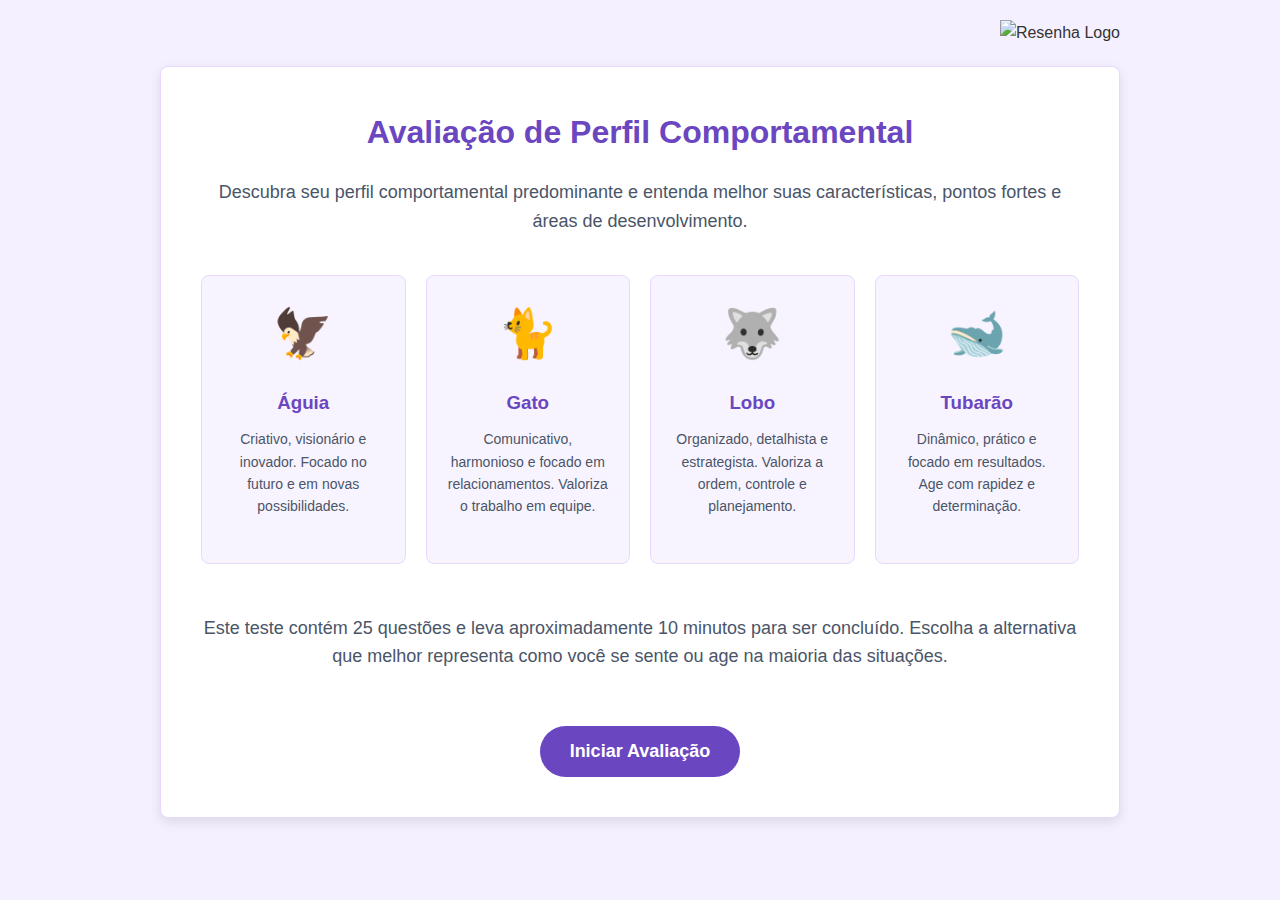
==== commit f6795896: "Update index.html" ====
--- a/teste-perfil/index.html
+++ b/teste-perfil/index.html
@@ -31,22 +31,9 @@
             margin-bottom: 20px;
         }
 
-        .logo-placeholder {
-            width: 128px;
-            height: 128px;
-            border: 2px dashed #9061f9;
-            border-radius: 8px;
-            display: flex;
-            flex-direction: column;
-            align-items: center;
-            justify-content: center;
-            background-color: white;
-            color: #6b46c1;
-        }
-
-        .logo-icon {
-            font-size: 40px;
-            margin-bottom: 8px;
+        .logo {
+            max-width: 200px;
+            height: auto;
         }
 
         /* Presentation page */
@@ -135,6 +122,56 @@
 
         .start-button:hover {
             background-color: #553c9a;
+        }
+
+        /* Registration form */
+        .registration-form {
+            background-color: white;
+            border-radius: 8px;
+            box-shadow: 0 4px 12px rgba(0, 0, 0, 0.1);
+            padding: 40px;
+            margin-bottom: 30px;
+            border: 1px solid #e9d8fd;
+        }
+
+        .registration-form h2 {
+            color: #6b46c1;
+            font-size: 24px;
+            margin-bottom: 30px;
+            text-align: center;
+        }
+
+        .form-group {
+            margin-bottom: 20px;
+        }
+
+        .form-group label {
+            display: block;
+            margin-bottom: 8px;
+            font-weight: 500;
+            color: #4a5568;
+        }
+
+        .form-group input {
+            width: 100%;
+            padding: 12px;
+            border: 1px solid #e9d8fd;
+            border-radius: 6px;
+            font-size: 16px;
+            transition: border-color 0.3s;
+        }
+
+        .form-group input:focus {
+            outline: none;
+            border-color: #9061f9;
+            box-shadow: 0 0 0 3px rgba(144, 97, 249, 0.2);
+        }
+
+        .form-group .error {
+            color: #e53e3e;
+            font-size: 14px;
+            margin-top: 5px;
+            display: none;
         }
 
         /* Form styles (hidden initially) */
@@ -240,86 +277,6 @@
             background-color: #553c9a;
         }
 
-        /* Results styles (hidden initially) */
-        .results {
-            display: none;
-            background-color: white;
-            border-radius: 8px;
-            box-shadow: 0 4px 12px rgba(0, 0, 0, 0.1);
-            padding: 40px;
-            margin-bottom: 30px;
-            border: 1px solid #e9d8fd;
-            text-align: center;
-        }
-
-        .results h2 {
-            color: #6b46c1;
-            font-size: 28px;
-            margin-bottom: 30px;
-        }
-
-        .chart-container {
-            display: flex;
-            justify-content: space-around;
-            margin: 40px 0;
-            flex-wrap: wrap;
-        }
-
-        .chart-bar {
-            width: 100px;
-            display: flex;
-            flex-direction: column;
-            align-items: center;
-            margin-bottom: 20px;
-        }
-
-        .bar {
-            width: 60px;
-            background-color: #6b46c1;
-            margin-bottom: 10px;
-            border-radius: 4px 4px 0 0;
-        }
-
-        .bar-label {
-            font-weight: bold;
-            color: #553c9a;
-        }
-
-        .bar-value {
-            font-size: 14px;
-            color: #4a5568;
-        }
-
-        .dominant-profile {
-            margin-top: 40px;
-            padding: 20px;
-            background-color: #f8f4ff;
-            border-radius: 8px;
-            border: 1px solid #e9d8fd;
-        }
-
-        .dominant-profile h3 {
-            color: #6b46c1;
-            margin-bottom: 15px;
-        }
-
-        .restart-button {
-            background-color: #6b46c1;
-            color: white;
-            border: none;
-            padding: 15px 30px;
-            font-size: 18px;
-            border-radius: 50px;
-            cursor: pointer;
-            transition: background-color 0.3s;
-            margin-top: 30px;
-            font-weight: 600;
-        }
-
-        .restart-button:hover {
-            background-color: #553c9a;
-        }
-
         /* Pagination */
         .page {
             display: none;
@@ -373,10 +330,7 @@
     <div class="container">
         <!-- Logo Area -->
         <div class="logo-container">
-            <div class="logo-placeholder">
-                <div class="logo-icon">&#128247;</div>
-                <span>Logo da Empresa</span>
-            </div>
+            <img src="https://hebbkx1anhila5yf.public.blob.vercel-storage.com/Ativo%207resenha_aspas%20%281%29-JfB5UEhhMmNQqDUgFlJdMNmnU7JY0y.png" alt="Resenha Logo" class="logo">
         </div>
 
         <!-- Presentation Page -->
@@ -412,7 +366,39 @@
             
             <p>Este teste contém 25 questões e leva aproximadamente 10 minutos para ser concluído. Escolha a alternativa que melhor representa como você se sente ou age na maioria das situações.</p>
             
-            <button class="start-button" onclick="startAssessment()">Iniciar Avaliação</button>
+            <button class="start-button" onclick="showRegistrationForm()">Iniciar Avaliação</button>
+        </div>
+
+        <!-- Registration Form -->
+        <div class="registration-form" id="registration-form" style="display: none;">
+            <h2>Antes de começar, precisamos de algumas informações</h2>
+            <form id="user-info-form">
+                <div class="form-group">
+                    <label for="name">Nome Completo*</label>
+                    <input type="text" id="name" name="name" required>
+                    <div class="error" id="name-error">Por favor, informe seu nome completo.</div>
+                </div>
+                
+                <div class="form-group">
+                    <label for="email">E-mail*</label>
+                    <input type="email" id="email" name="email" required>
+                    <div class="error" id="email-error">Por favor, informe um e-mail válido.</div>
+                </div>
+                
+                <div class="form-group">
+                    <label for="phone">Telefone*</label>
+                    <input type="tel" id="phone" name="phone" required>
+                    <div class="error" id="phone-error">Por favor, informe um telefone válido.</div>
+                </div>
+                
+                <div class="form-group">
+                    <label for="company">Empresa*</label>
+                    <input type="text" id="company" name="company" required>
+                    <div class="error" id="company-error">Por favor, informe o nome da empresa.</div>
+                </div>
+                
+                <button type="button" class="submit-button" onclick="validateRegistration()">Continuar</button>
+            </form>
         </div>
 
         <!-- Assessment Form -->
@@ -1217,50 +1203,79 @@
                 </div>
             </form>
         </div>
-
-        <!-- Results Section -->
-        <div class="results" id="results">
-            <h2>Seu Perfil Comportamental</h2>
-            
-            <div class="chart-container">
-                <div class="chart-bar">
-                    <div class="bar" id="aguia-bar" style="height: 0px;"></div>
-                    <div class="bar-label">Águia</div>
-                    <div class="bar-value" id="aguia-value">0%</div>
-                </div>
-                
-                <div class="chart-bar">
-                    <div class="bar" id="gato-bar" style="height: 0px;"></div>
-                    <div class="bar-label">Gato</div>
-                    <div class="bar-value" id="gato-value">0%</div>
-                </div>
-                
-                <div class="chart-bar">
-                    <div class="bar" id="lobo-bar" style="height: 0px;"></div>
-                    <div class="bar-label">Lobo</div>
-                    <div class="bar-value" id="lobo-value">0%</div>
-                </div>
-                
-                <div class="chart-bar">
-                    <div class="bar" id="tubarao-bar" style="height: 0px;"></div>
-                    <div class="bar-label">Tubarão</div>
-                    <div class="bar-value" id="tubarao-value">0%</div>
-                </div>
-            </div>
-            
-            <div class="dominant-profile" id="dominant-profile">
-                <h3>Seu perfil predominante: <span id="dominant-name">-</span></h3>
-                <p id="dominant-description"></p>
-            </div>
-            
-            <button class="restart-button" onclick="restartAssessment()">Refazer Avaliação</button>
-        </div>
     </div>
 
     <script>
         // Current page
         let currentPage = 1;
         const totalPages = 5;
+        
+        // Function to show registration form
+        function showRegistrationForm() {
+            document.getElementById('presentation').style.display = 'none';
+            document.getElementById('registration-form').style.display = 'block';
+            window.scrollTo(0, 0);
+        }
+        
+        // Function to validate registration form
+        function validateRegistration() {
+            const name = document.getElementById('name').value.trim();
+            const email = document.getElementById('email').value.trim();
+            const phone = document.getElementById('phone').value.trim();
+            const company = document.getElementById('company').value.trim();
+            
+            let isValid = true;
+            
+            // Validate name
+            if (name === '') {
+                document.getElementById('name-error').style.display = 'block';
+                isValid = false;
+            } else {
+                document.getElementById('name-error').style.display = 'none';
+            }
+            
+            // Validate email
+            const emailRegex = /^[^\s@]+@[^\s@]+\.[^\s@]+$/;
+            if (email === '' || !emailRegex.test(email)) {
+                document.getElementById('email-error').style.display = 'block';
+                isValid = false;
+            } else {
+                document.getElementById('email-error').style.display = 'none';
+            }
+            
+            // Validate phone
+            if (phone === '') {
+                document.getElementById('phone-error').style.display = 'block';
+                isValid = false;
+            } else {
+                document.getElementById('phone-error').style.display = 'none';
+            }
+            
+            // Validate company
+            if (company === '') {
+                document.getElementById('company-error').style.display = 'block';
+                isValid = false;
+            } else {
+                document.getElementById('company-error').style.display = 'none';
+            }
+            
+            if (isValid) {
+                // Save user info to localStorage
+                const userInfo = {
+                    name: name,
+                    email: email,
+                    phone: phone,
+                    company: company
+                };
+                
+                localStorage.setItem('userInfo', JSON.stringify(userInfo));
+                
+                // Show assessment form
+                document.getElementById('registration-form').style.display = 'none';
+                document.getElementById('assessment-form').style.display = 'block';
+                window.scrollTo(0, 0);
+            }
+        }
         
         // Function to start the assessment
         function startAssessment() {
@@ -1296,9 +1311,10 @@
                 return;
             }
             
-            // If on the last page, show results
+            // If on the last page, save results and redirect to results page
             if (currentPage === totalPages) {
-                calculateResults();
+                saveResults();
+                window.location.href = 'resultado.html';
                 return;
             }
             
@@ -1337,18 +1353,23 @@
             window.scrollTo(0, 0);
         }
         
-        // Function to calculate results
-        function calculateResults() {
+        // Function to save results to localStorage
+        function saveResults() {
             // Count the answers
             let countI = 0; // Águia
             let countC = 0; // Gato
             let countO = 0; // Lobo
             let countA = 0; // Tubarão
             
+            const answers = {};
+            
             for (let i = 1; i <= 25; i++) {
                 const selectedOption = document.querySelector(`input[name="q${i}"]:checked`);
                 if (selectedOption) {
-                    switch (selectedOption.value) {
+                    const value = selectedOption.value;
+                    answers[`q${i}`] = value;
+                    
+                    switch (value) {
                         case 'I':
                             countI++;
                             break;
@@ -1372,61 +1393,24 @@
             const percentO = Math.round((countO / total) * 100);
             const percentA = Math.round((countA / total) * 100);
             
-            // Update the chart
-            document.getElementById('aguia-bar').style.height = `${percentI * 2}px`;
-            document.getElementById('aguia-value').textContent = `${percentI}%`;
-            
-            document.getElementById('gato-bar').style.height = `${percentC * 2}px`;
-            document.getElementById('gato-value').textContent = `${percentC}%`;
-            
-            document.getElementById('lobo-bar').style.height = `${percentO * 2}px`;
-            document.getElementById('lobo-value').textContent = `${percentO}%`;
-            
-            document.getElementById('tubarao-bar').style.height = `${percentA * 2}px`;
-            document.getElementById('tubarao-value').textContent = `${percentA}%`;
-            
-            // Determine dominant profile
-            const profiles = [
-                { name: 'Águia', percent: percentI, description: 'Você é criativo, visionário e inovador. Tem foco no futuro e em novas possibilidades. Gosta de liberdade e de fazer as coisas de maneira diferente. Seu ponto forte é a criatividade e a capacidade de antecipar tendências.' },
-                { name: 'Gato', percent: percentC, description: 'Você é comunicativo, harmonioso e focado em relacionamentos. Valoriza o trabalho em equipe e a colaboração. Busca a felicidade e a igualdade nas relações. Seu ponto forte é a capacidade de criar conexões e manter a harmonia no ambiente.' },
-                { name: 'Lobo', percent: percentO, description: 'Você é organizado, detalhista e estrategista. Valoriza a ordem, controle e planejamento. Prefere seguir regras e procedimentos estabelecidos. Seu ponto forte é a consistência, conformidade e qualidade em tudo o que faz.' },
-                { name: 'Tubarão', percent: percentA, description: 'Você é dinâmico, prático e focado em resultados. Age com rapidez e determinação. Tem senso de urgência e gosta de desafios. Seu ponto forte é fazer as coisas acontecerem e obter resultados rápidos.' }
-            ];
-            
-            // Sort by percentage (highest first)
-            profiles.sort((a, b) => b.percent - a.percent);
-            
-            // Display dominant profile
-            document.getElementById('dominant-name').textContent = profiles[0].name;
-            document.getElementById('dominant-description').textContent = profiles[0].description;
-            
-            // Show results
-            document.getElementById('assessment-form').style.display = 'none';
-            document.getElementById('results').style.display = 'block';
-            window.scrollTo(0, 0);
-        }
-        
-        // Function to restart the assessment
-        function restartAssessment() {
-            // Reset form
-            document.getElementById('profile-form').reset();
-            
-            // Reset to first page
-            document.querySelectorAll('.page').forEach(page => {
-                page.classList.remove('active');
-            });
-            document.getElementById('page-1').classList.add('active');
-            currentPage = 1;
-            
-            // Reset pagination controls
-            document.getElementById('current-page').textContent = '1';
-            document.getElementById('prev-button').disabled = true;
-            document.getElementById('next-button').textContent = 'Continuar';
-            
-            // Show presentation page
-            document.getElementById('results').style.display = 'none';
-            document.getElementById('presentation').style.display = 'block';
-            window.scrollTo(0, 0);
+            // Save results to localStorage
+            const results = {
+                answers: answers,
+                counts: {
+                    I: countI,
+                    C: countC,
+                    O: countO,
+                    A: countA
+                },
+                percentages: {
+                    I: percentI,
+                    C: percentC,
+                    O: percentO,
+                    A: percentA
+                }
+            };
+            
+            localStorage.setItem('profileResults', JSON.stringify(results));
         }
     </script>
 </body>
